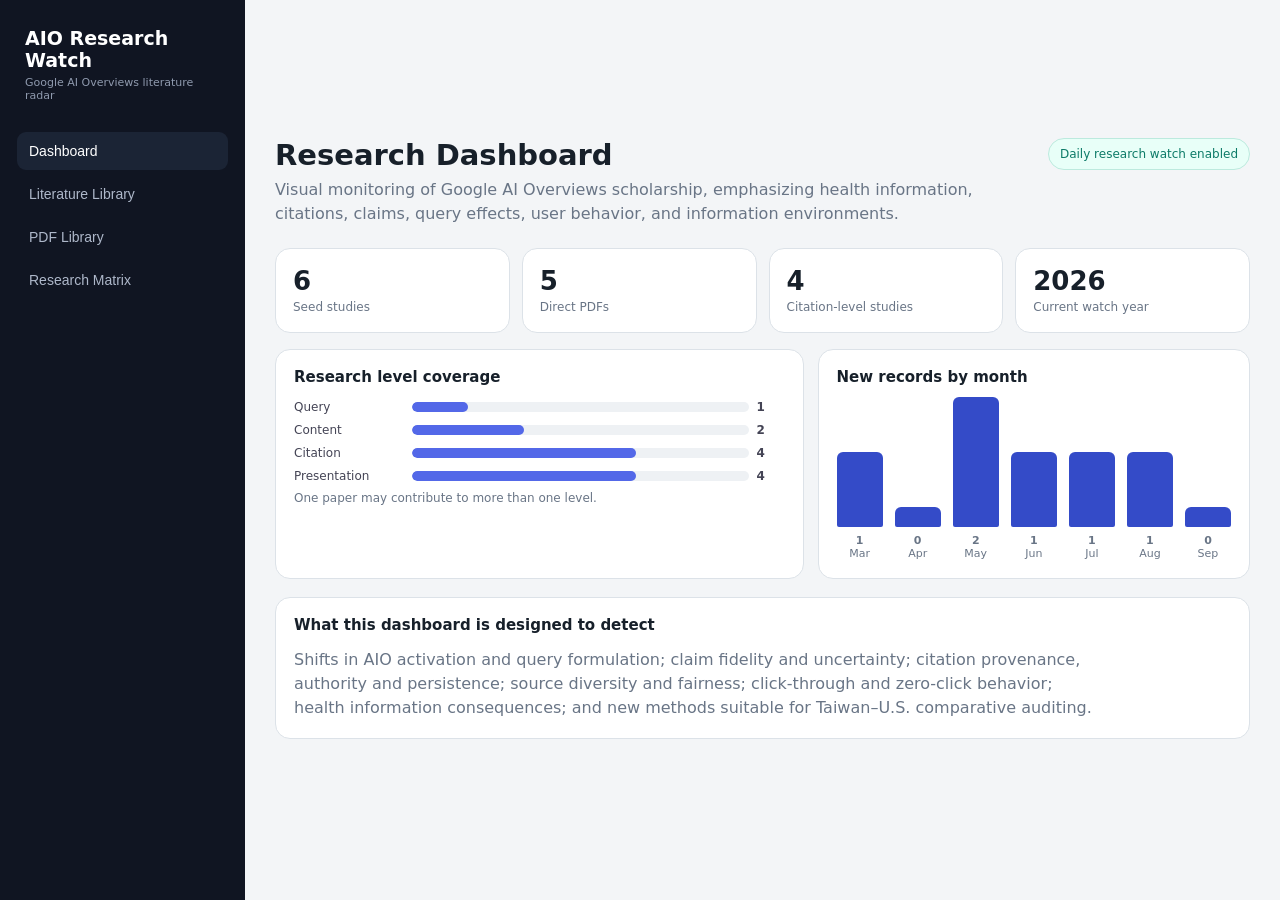
==== index.html @ e7d20d6c "Deploy AIO Research Watch dashboard" ====
<!doctype html>
<html lang="en">
<head>
<meta charset="utf-8">
<meta name="viewport" content="width=device-width,initial-scale=1">
<title>AIO Research Watch</title>
<style>
:root{--bg:#f3f5f7;--panel:#fff;--ink:#17202a;--muted:#697586;--line:#dce2e8;--accent:#3047d6;--soft:#eef1ff;--good:#0d7b68}
*{box-sizing:border-box} body{margin:0;background:var(--bg);font-family:Inter,ui-sans-serif,system-ui,-apple-system,BlinkMacSystemFont,"Segoe UI",sans-serif;color:var(--ink)}
.app{display:grid;grid-template-columns:245px 1fr;min-height:100vh}
.sidebar{background:#101522;color:#d9deea;padding:24px 17px;position:sticky;top:0;height:100vh}
.brand{font-weight:800;font-size:19px;color:white;margin:3px 8px 30px}.brand small{display:block;font-size:11px;color:#8f9aae;font-weight:500;margin-top:5px}
.nav button{display:block;width:100%;text-align:left;border:0;background:transparent;color:#aeb8ca;padding:11px 12px;border-radius:9px;font-size:14px;cursor:pointer;margin-bottom:5px}.nav button.active,.nav button:hover{background:#1b2435;color:white}
.main{padding:26px 30px 50px;max-width:1450px;width:100%;margin:auto}.topline{display:flex;justify-content:space-between;gap:18px;align-items:flex-start;margin-bottom:22px}h1{margin:0;font-size:29px}.sub{color:var(--muted);margin-top:6px;line-height:1.5;max-width:800px}.badge{background:#e8fff8;color:var(--good);border:1px solid #bceade;padding:8px 11px;border-radius:999px;font-size:12px;white-space:nowrap}
.stats{display:grid;grid-template-columns:repeat(4,1fr);gap:12px;margin-bottom:16px}.stat,.panel,.paper{background:var(--panel);border:1px solid var(--line);border-radius:15px}.stat{padding:17px}.stat b{font-size:26px;display:block}.stat span{font-size:12px;color:var(--muted)}
.charts{display:grid;grid-template-columns:1.1fr .9fr;gap:14px;margin-bottom:18px}.panel{padding:18px}.panel h3{margin:0 0 14px;font-size:15px}.bars{display:flex;flex-direction:column;gap:9px}.barrow{display:grid;grid-template-columns:110px 1fr 28px;align-items:center;gap:8px;font-size:12px;color:#445}.track{height:10px;background:#eef1f4;border-radius:99px;overflow:hidden}.fill{height:100%;background:#5368e8;border-radius:99px}.timeline{display:flex;align-items:flex-end;gap:12px;height:160px;padding-top:8px}.month{flex:1;text-align:center;font-size:11px;color:var(--muted)}.col{width:100%;background:#344bc8;border-radius:6px 6px 2px 2px;min-height:5px;margin-bottom:7px}.toolbar{display:flex;gap:10px;flex-wrap:wrap;margin:15px 0}input,select{border:1px solid var(--line);background:#fff;border-radius:10px;padding:10px 11px;font-size:13px}input{min-width:300px;flex:1}.library{display:grid;grid-template-columns:repeat(2,1fr);gap:14px}.paper{padding:18px;display:flex;flex-direction:column;gap:10px}.paper h2{font-size:17px;line-height:1.35;margin:0}.meta{font-size:12px;color:var(--muted);line-height:1.45}.tags{display:flex;flex-wrap:wrap;gap:6px}.tag{font-size:11px;background:var(--soft);color:#3d4fbb;padding:5px 8px;border-radius:99px}.level{background:#f2f5f7;color:#475569}.section strong{display:block;font-size:11px;text-transform:uppercase;letter-spacing:.04em;color:#647081;margin-bottom:3px}.section p{margin:0;font-size:13px;line-height:1.5;color:#323b48}.actions{display:flex;gap:7px;margin-top:auto;padding-top:4px}.btn{border:1px solid var(--line);background:white;padding:8px 10px;border-radius:8px;font-size:12px;color:#263244;text-decoration:none;cursor:pointer}.btn.primary{background:#2538b8;color:white;border-color:#2538b8}.view{display:none}.view.active{display:block}.pdfgrid{display:grid;grid-template-columns:330px 1fr;gap:14px;min-height:650px}.pdflist{background:white;border:1px solid var(--line);border-radius:15px;padding:11px;height:720px;overflow:auto}.pdfitem{padding:11px;border-radius:10px;cursor:pointer;border:1px solid transparent;margin-bottom:5px}.pdfitem:hover,.pdfitem.active{background:#f1f4ff;border-color:#d8defe}.pdfitem b{display:block;font-size:12px;line-height:1.35}.pdfitem span{font-size:11px;color:var(--muted)}.viewer{background:white;border:1px solid var(--line);border-radius:15px;overflow:hidden;height:720px;position:relative}iframe{width:100%;height:100%;border:0}.no-pdf{display:flex;align-items:center;justify-content:center;height:100%;padding:40px;text-align:center;color:var(--muted);line-height:1.5}.legend{font-size:12px;color:var(--muted);margin-top:8px}@media(max-width:950px){.app{grid-template-columns:1fr}.sidebar{height:auto;position:relative}.stats,.charts,.library,.pdfgrid{grid-template-columns:1fr}.pdflist{height:auto}.viewer{height:600px}}
</style>
</head>
<body>
<div class="app"><aside class="sidebar"><div class="brand">AIO Research Watch<small>Google AI Overviews literature radar</small></div><div class="nav"><button class="active" data-view="dashboard">Dashboard</button><button data-view="library">Literature Library</button><button data-view="pdfs">PDF Library</button><button data-view="matrix">Research Matrix</button></div></aside><main class="main">
<section id="dashboard" class="view active"><div class="topline"><div><h1>Research Dashboard</h1><div class="sub">Visual monitoring of Google AI Overviews scholarship, emphasizing health information, citations, claims, query effects, user behavior, and information environments.</div></div><div class="badge">Daily research watch enabled</div></div><div class="stats"><div class="stat"><b>6</b><span>Seed studies</span></div><div class="stat"><b>5</b><span>Direct PDFs</span></div><div class="stat"><b>4</b><span>Citation-level studies</span></div><div class="stat"><b>2026</b><span>Current watch year</span></div></div><div class="charts"><div class="panel"><h3>Research level coverage</h3><div id="levelBars" class="bars"></div><div class="legend">One paper may contribute to more than one level.</div></div><div class="panel"><h3>New records by month</h3><div id="timeline" class="timeline"></div></div></div><div class="panel"><h3>What this dashboard is designed to detect</h3><div class="sub">Shifts in AIO activation and query formulation; claim fidelity and uncertainty; citation provenance, authority and persistence; source diversity and fairness; click-through and zero-click behavior; health information consequences; and new methods suitable for Taiwan–U.S. comparative auditing.</div></div></section>
<section id="library" class="view"><div class="topline"><div><h1>Literature Library</h1><div class="sub">Searchable research cards with methods, findings, relevance notes, and full-text access when legally available.</div></div></div><div class="toolbar"><input id="search" placeholder="Search title, author, topic, method…"><select id="levelFilter"><option value="">All levels</option><option>Query</option><option>Content</option><option>Citation</option><option>Presentation</option></select><select id="typeFilter"><option value="">All types</option></select></div><div id="papers" class="library"></div></section>
<section id="pdfs" class="view"><div class="topline"><div><h1>PDF Library</h1><div class="sub">Open-access PDFs can be viewed inside the dashboard. Records without an open PDF link retain the publisher/preprint landing page only.</div></div></div><div class="pdfgrid"><div id="pdflist" class="pdflist"></div><div id="viewer" class="viewer"><div class="no-pdf">Select a paper with an available PDF.</div></div></div></section>
<section id="matrix" class="view"><div class="topline"><div><h1>Research Matrix</h1><div class="sub">A compact view of how current work maps onto the four-level framework.</div></div></div><div class="panel" style="overflow:auto"><table id="matrixTable" style="width:100%;border-collapse:collapse;font-size:13px"></table></div></section>
</main></div>
<script>
const P=[{"id":"xu2026","title":"Measuring Google AI Overviews: Activation, Source Quality, Claim Fidelity, and Publisher Impact","authors":"Haofei Xu; Umar Iqbal; Jacob M. Montgomery","date":"2026-05-13","venue":"arXiv","type":"Preprint","level":["Query","Content","Citation"],"topics":["Activation","Source quality","Claim fidelity","Publisher impact"],"method":"Longitudinal measurement","sample":"55,393 trending queries · 19 categories · 40 days","abstract":"Large-scale longitudinal measurement of when Google AI Overviews appear, what sources they cite, whether cited pages support atomic claims, and how the system affects the publisher ecosystem.","findings":"AIO activation varies strongly by query form. Cited domains are generally more credible than co-displayed results, but source selection differs from ordinary ranking. The study also identifies unsupported claims and documents implications for upstream publishers.","why":"Core benchmark for a four-level AIO audit, especially activation, citation selection, claim support, and ecosystem effects.","record":"https://arxiv.org/abs/2605.14021","pdf":"https://arxiv.org/pdf/2605.14021"},{"id":"huang2026","title":"Answer Bubbles: Information Exposure in AI-Mediated Search","authors":"Michelle Huang; Agam Goyal; Koustuv Saha; Eshwar Chandrasekharan","date":"2026-03-17","venue":"arXiv","type":"Preprint","level":["Content","Citation","Presentation"],"topics":["Source selection","Information exposure","Epistemic markers","Fidelity"],"method":"Cross-system audit","sample":"11,000 real search queries · 4 search/generative systems","abstract":"Compares Google AI Overviews, traditional Google Search, Search GPT, and vanilla GPT at the levels of source diversity, summary language, and source-summary fidelity.","findings":"Generative search systems exhibit source-selection biases and can alter epistemic cues such as hedging. The paper frames these effects as answer bubbles that produce structurally different information environments.","why":"Highly relevant to health information environments, uncertainty communication, source diversity, and cross-system fairness.","record":"https://arxiv.org/abs/2603.16138","pdf":"https://arxiv.org/pdf/2603.16138"},{"id":"kakimov2026","title":"Auditing Citation Behavior in AI-Generated Search Summaries: A Framework and a Case Study of Google AI Overviews","authors":"Rustem Kakimov; Xing Tan; Jonathan Gillham; Narcis Bejtic","date":"2026-05-25","venue":"PMLR 318 · Canadian AI 2026","type":"Conference","level":["Citation"],"topics":["Citation behavior","Provenance","YMYL","Audit framework"],"method":"Observational citation audit","sample":"YMYL queries from MS MARCO Web Search","abstract":"Proposes a system-agnostic framework for auditing retrieval and citation as observable processes over query-document pairs, with rank- and provenance-conditioned measures.","findings":"The case study shows systematic differences in citation behavior by document provenance even after accounting for retrieval rank.","why":"Directly adaptable to health citation authority, locality, institutional/commercial status, and citation persistence.","record":"https://proceedings.mlr.press/v318/kakimov26a.html","pdf":"https://raw.githubusercontent.com/mlresearch/v318/main/assets/kakimov26a/kakimov26a.pdf"},{"id":"khosravi2026","title":"Impact of AI Search Summaries on Website Traffic: Evidence from Google AI Overviews and Wikipedia","authors":"Mehrzad Khosravi; Hema Yoganarasimhan","date":"2026-08-26","venue":"arXiv / SSRN","type":"Working paper","level":["Presentation"],"topics":["Traffic","Publisher impact","Causal inference"],"method":"Difference-in-differences","sample":"Matched multilingual Wikipedia article traffic","abstract":"Uses staggered geographic rollout and multilingual Wikipedia structure to estimate the causal effect of AIO availability on upstream publisher traffic.","findings":"Reports reduced external search referrals after default AIO exposure, with heterogeneous effects across content types.","why":"Provides a causal design template for studying whether health AIOs reduce visits to upstream health-information sources.","record":"https://arxiv.org/abs/2602.18455","pdf":"https://arxiv.org/pdf/2602.18455"},{"id":"agarwal2026","title":"The Impact of Google AI Overviews on Publisher Traffic and User Experience: Evidence from a Field Experiment","authors":"Saharsh Agarwal; Ananya Sen","date":"2026-07-08","venue":"SSRN","type":"Working paper","level":["Presentation"],"topics":["Field experiment","Clicks","Zero-click","User behavior"],"method":"Randomized field experiment","sample":"Google Search users assigned to AIO vs. no-AIO experiences","abstract":"A field experiment implemented through a custom Chrome extension tests how AIO exposure changes outbound clicking and zero-click search behavior.","findings":"Conditional on AIO appearance, the paper reports fewer outbound organic clicks and more zero-click searches.","why":"Useful for health-specific experiments on source verification, user trust, and follow-up information seeking.","record":"https://papers.ssrn.com/sol3/papers.cfm?abstract_id=6513059","pdf":""},{"id":"zhang2026","title":"The Impact of AI Search on the Online Content Ecosystem: Evidence from Google and Reddit","authors":"Peibo Zhang; Ruomeng Cui; Dennis Zhang","date":"2026-06-20","venue":"SSRN","type":"Working paper","level":["Presentation","Citation"],"topics":["Reddit","Content ecosystem","Experience-based information","AI Mode"],"method":"Difference-in-differences","sample":"SFW vs. NSFW Reddit communities","abstract":"Studies how AI search changes engagement in online content communities, exploiting differential eligibility for Google AI Overview citation.","findings":"Effects differ by content type and interface, suggesting that generative search can reshape both downstream traffic and upstream content production.","why":"Important for patient-experience and UGC research because experience-based health information may respond differently from factual content.","record":"https://papers.ssrn.com/sol3/papers.cfm?abstract_id=6762279","pdf":"https://papers.ssrn.com/sol3/Delivery.cfm/6762279.pdf?abstractid=6762279&mirid=1"}];
const nav=[...document.querySelectorAll('.nav button')],views=[...document.querySelectorAll('.view')];nav.forEach(b=>b.onclick=()=>{nav.forEach(x=>x.classList.remove('active'));b.classList.add('active');views.forEach(v=>v.classList.remove('active'));document.getElementById(b.dataset.view).classList.add('active')});const esc=s=>String(s).replace(/[&<>"']/g,m=>({'&':'&amp;','<':'&lt;','>':'&gt;','"':'&quot;',"'":'&#039;'}[m]));const levels=['Query','Content','Citation','Presentation'];const counts=Object.fromEntries(levels.map(l=>[l,P.filter(p=>p.level.includes(l)).length]));document.getElementById('levelBars').innerHTML=levels.map(l=>`<div class="barrow"><span>${l}</span><div class="track"><div class="fill" style="width:${counts[l]/P.length*100}%"></div></div><b>${counts[l]}</b></div>`).join('');const months=['Mar','Apr','May','Jun','Jul','Aug','Sep'];const mc={};P.forEach(p=>{const m=Number(p.date.slice(5,7));mc[m]=(mc[m]||0)+1});const max=Math.max(...Object.values(mc),1);document.getElementById('timeline').innerHTML=months.map((name,i)=>{const n=mc[i+3]||0;return `<div class="month"><div class="col" style="height:${20+110*n/max}px"></div><b>${n}</b><br>${name}</div>`}).join('');const typeSel=document.getElementById('typeFilter');[...new Set(P.map(p=>p.type))].sort().forEach(t=>typeSel.insertAdjacentHTML('beforeend',`<option>${t}</option>`));function renderPapers(){const q=document.getElementById('search').value.toLowerCase().trim(),lf=document.getElementById('levelFilter').value,tf=typeSel.value;const a=P.filter(p=>(!q||JSON.stringify(p).toLowerCase().includes(q))&&(!lf||p.level.includes(lf))&&(!tf||p.type===tf));document.getElementById('papers').innerHTML=a.map(p=>`<article class="paper"><h2>${esc(p.title)}</h2><div class="meta">${esc(p.authors)}<br>${esc(p.venue)} · ${esc(p.date)} · ${esc(p.type)}</div><div class="tags">${p.level.map(x=>`<span class="tag level">${x} level</span>`).join('')}${p.topics.map(x=>`<span class="tag">${esc(x)}</span>`).join('')}</div><div class="section"><strong>Abstract / scope</strong><p>${esc(p.abstract)}</p></div><div class="section"><strong>Methods & data</strong><p>${esc(p.method)} · ${esc(p.sample)}</p></div><div class="section"><strong>Main findings</strong><p>${esc(p.findings)}</p></div><div class="section"><strong>Why it matters for health AIO research</strong><p>${esc(p.why)}</p></div><div class="actions">${p.pdf?`<button class="btn primary" onclick="openPdf('${p.id}')">View PDF</button>`:''}<a class="btn" target="_blank" href="${p.record}">Full record</a><a class="btn" target="_blank" href="https://scholar.google.com/scholar?q=${encodeURIComponent(p.title)}">Scholar search</a></div></article>`).join('')}['search','levelFilter','typeFilter'].forEach(id=>document.getElementById(id).addEventListener(id==='search'?'input':'change',renderPapers));renderPapers();function renderPdfList(){document.getElementById('pdflist').innerHTML=P.map(p=>`<div class="pdfitem" data-id="${p.id}" onclick="openPdf('${p.id}')"><b>${esc(p.title)}</b><span>${p.pdf?'PDF available':'Landing page only'} · ${esc(p.venue)}</span></div>`).join('')}window.openPdf=(id)=>{const p=P.find(x=>x.id===id);nav.forEach(x=>x.classList.remove('active'));document.querySelector('[data-view="pdfs"]').classList.add('active');views.forEach(v=>v.classList.remove('active'));document.getElementById('pdfs').classList.add('active');document.querySelectorAll('.pdfitem').forEach(x=>x.classList.toggle('active',x.dataset.id===id));document.getElementById('viewer').innerHTML=p.pdf?`<iframe src="${p.pdf}"></iframe>`:`<div class="no-pdf"><div><b>No direct open-access PDF stored for this record.</b><br><br><a class="btn" target="_blank" href="${p.record}">Open publisher / preprint page</a></div></div>`};renderPdfList();const rows=P.map(p=>`<tr>${[p.title,...levels.map(l=>p.level.includes(l)?'●':'')].map((x,i)=>`<td style="border-bottom:1px solid #e5e9ee;padding:11px;${i?'text-align:center':''}">${esc(x)}</td>`).join('')}</tr>`).join('');document.getElementById('matrixTable').innerHTML=`<thead><tr>${['Study',...levels].map(x=>`<th style="text-align:${x==='Study'?'left':'center'};padding:10px;border-bottom:2px solid #d9dee5">${x}</th>`).join('')}</tr></thead><tbody>${rows}</tbody>`;
</script>
</body></html>
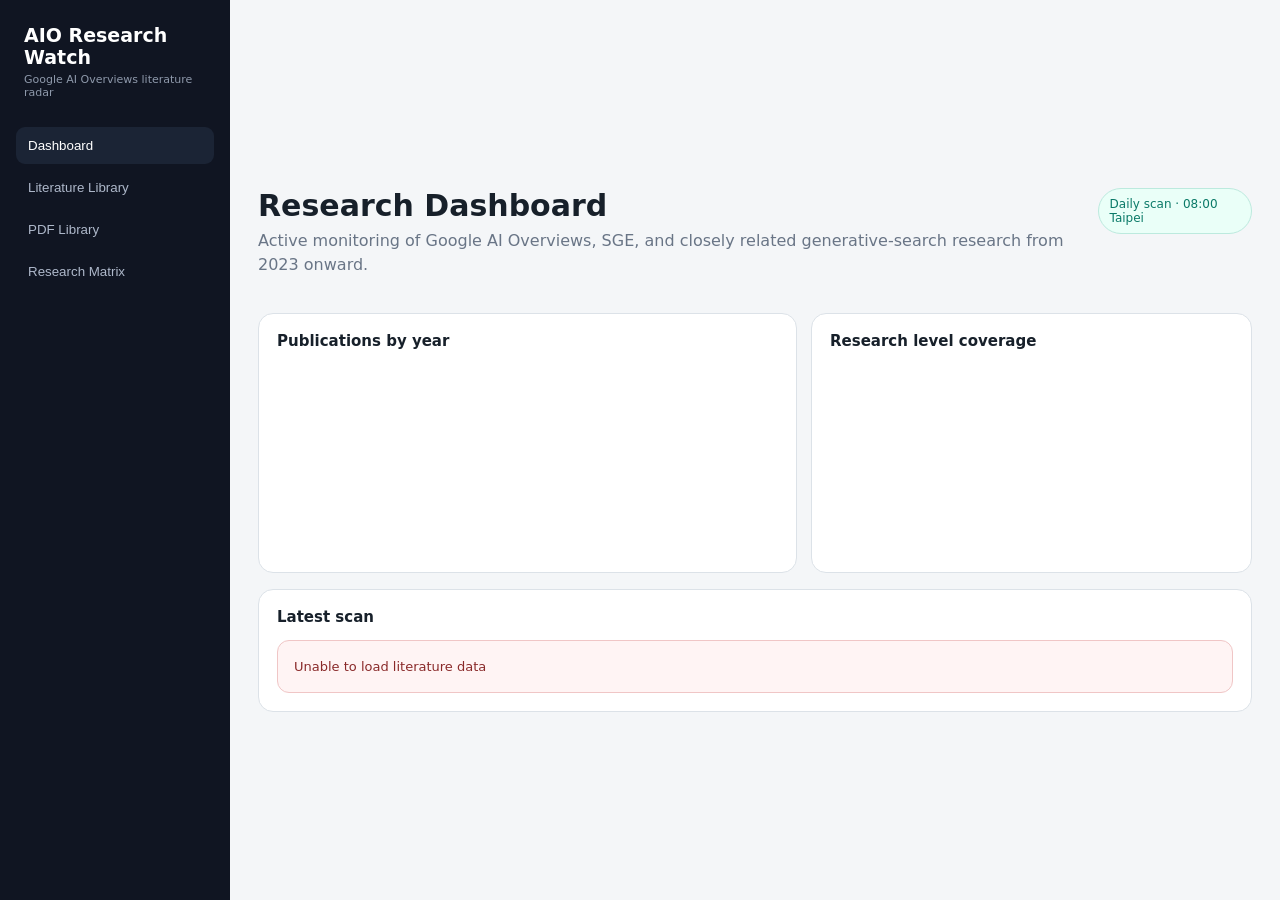
==== commit d4f61a4d: "Make dashboard data-driven with 2023-present timeline" ====
--- a/index.html
+++ b/index.html
@@ -1,30 +1,25 @@
 <!doctype html>
 <html lang="en">
 <head>
-<meta charset="utf-8">
-<meta name="viewport" content="width=device-width,initial-scale=1">
+<meta charset="utf-8"><meta name="viewport" content="width=device-width,initial-scale=1">
 <title>AIO Research Watch</title>
 <style>
-:root{--bg:#f3f5f7;--panel:#fff;--ink:#17202a;--muted:#697586;--line:#dce2e8;--accent:#3047d6;--soft:#eef1ff;--good:#0d7b68}
-*{box-sizing:border-box} body{margin:0;background:var(--bg);font-family:Inter,ui-sans-serif,system-ui,-apple-system,BlinkMacSystemFont,"Segoe UI",sans-serif;color:var(--ink)}
-.app{display:grid;grid-template-columns:245px 1fr;min-height:100vh}
-.sidebar{background:#101522;color:#d9deea;padding:24px 17px;position:sticky;top:0;height:100vh}
-.brand{font-weight:800;font-size:19px;color:white;margin:3px 8px 30px}.brand small{display:block;font-size:11px;color:#8f9aae;font-weight:500;margin-top:5px}
-.nav button{display:block;width:100%;text-align:left;border:0;background:transparent;color:#aeb8ca;padding:11px 12px;border-radius:9px;font-size:14px;cursor:pointer;margin-bottom:5px}.nav button.active,.nav button:hover{background:#1b2435;color:white}
-.main{padding:26px 30px 50px;max-width:1450px;width:100%;margin:auto}.topline{display:flex;justify-content:space-between;gap:18px;align-items:flex-start;margin-bottom:22px}h1{margin:0;font-size:29px}.sub{color:var(--muted);margin-top:6px;line-height:1.5;max-width:800px}.badge{background:#e8fff8;color:var(--good);border:1px solid #bceade;padding:8px 11px;border-radius:999px;font-size:12px;white-space:nowrap}
-.stats{display:grid;grid-template-columns:repeat(4,1fr);gap:12px;margin-bottom:16px}.stat,.panel,.paper{background:var(--panel);border:1px solid var(--line);border-radius:15px}.stat{padding:17px}.stat b{font-size:26px;display:block}.stat span{font-size:12px;color:var(--muted)}
-.charts{display:grid;grid-template-columns:1.1fr .9fr;gap:14px;margin-bottom:18px}.panel{padding:18px}.panel h3{margin:0 0 14px;font-size:15px}.bars{display:flex;flex-direction:column;gap:9px}.barrow{display:grid;grid-template-columns:110px 1fr 28px;align-items:center;gap:8px;font-size:12px;color:#445}.track{height:10px;background:#eef1f4;border-radius:99px;overflow:hidden}.fill{height:100%;background:#5368e8;border-radius:99px}.timeline{display:flex;align-items:flex-end;gap:12px;height:160px;padding-top:8px}.month{flex:1;text-align:center;font-size:11px;color:var(--muted)}.col{width:100%;background:#344bc8;border-radius:6px 6px 2px 2px;min-height:5px;margin-bottom:7px}.toolbar{display:flex;gap:10px;flex-wrap:wrap;margin:15px 0}input,select{border:1px solid var(--line);background:#fff;border-radius:10px;padding:10px 11px;font-size:13px}input{min-width:300px;flex:1}.library{display:grid;grid-template-columns:repeat(2,1fr);gap:14px}.paper{padding:18px;display:flex;flex-direction:column;gap:10px}.paper h2{font-size:17px;line-height:1.35;margin:0}.meta{font-size:12px;color:var(--muted);line-height:1.45}.tags{display:flex;flex-wrap:wrap;gap:6px}.tag{font-size:11px;background:var(--soft);color:#3d4fbb;padding:5px 8px;border-radius:99px}.level{background:#f2f5f7;color:#475569}.section strong{display:block;font-size:11px;text-transform:uppercase;letter-spacing:.04em;color:#647081;margin-bottom:3px}.section p{margin:0;font-size:13px;line-height:1.5;color:#323b48}.actions{display:flex;gap:7px;margin-top:auto;padding-top:4px}.btn{border:1px solid var(--line);background:white;padding:8px 10px;border-radius:8px;font-size:12px;color:#263244;text-decoration:none;cursor:pointer}.btn.primary{background:#2538b8;color:white;border-color:#2538b8}.view{display:none}.view.active{display:block}.pdfgrid{display:grid;grid-template-columns:330px 1fr;gap:14px;min-height:650px}.pdflist{background:white;border:1px solid var(--line);border-radius:15px;padding:11px;height:720px;overflow:auto}.pdfitem{padding:11px;border-radius:10px;cursor:pointer;border:1px solid transparent;margin-bottom:5px}.pdfitem:hover,.pdfitem.active{background:#f1f4ff;border-color:#d8defe}.pdfitem b{display:block;font-size:12px;line-height:1.35}.pdfitem span{font-size:11px;color:var(--muted)}.viewer{background:white;border:1px solid var(--line);border-radius:15px;overflow:hidden;height:720px;position:relative}iframe{width:100%;height:100%;border:0}.no-pdf{display:flex;align-items:center;justify-content:center;height:100%;padding:40px;text-align:center;color:var(--muted);line-height:1.5}.legend{font-size:12px;color:var(--muted);margin-top:8px}@media(max-width:950px){.app{grid-template-columns:1fr}.sidebar{height:auto;position:relative}.stats,.charts,.library,.pdfgrid{grid-template-columns:1fr}.pdflist{height:auto}.viewer{height:600px}}
+:root{--bg:#f4f6f8;--card:#fff;--ink:#17202a;--muted:#697586;--line:#dce2e8;--accent:#344bc8;--soft:#eef1ff;--good:#0b7a68}*{box-sizing:border-box}body{margin:0;background:var(--bg);color:var(--ink);font-family:Inter,system-ui,-apple-system,BlinkMacSystemFont,"Segoe UI",sans-serif}.app{display:grid;grid-template-columns:230px 1fr;min-height:100vh}.side{background:#101522;color:#cbd3df;padding:24px 16px;position:sticky;top:0;height:100vh}.brand{color:#fff;font-weight:800;font-size:19px;margin:0 8px 28px}.brand small{display:block;color:#8e99ab;font-size:11px;margin-top:5px;font-weight:500}.nav button{width:100%;text-align:left;border:0;background:transparent;color:#aeb8ca;padding:11px 12px;border-radius:9px;cursor:pointer;margin-bottom:5px}.nav button.active,.nav button:hover{background:#1b2435;color:#fff}.main{padding:28px;max-width:1450px;width:100%;margin:auto}.top{display:flex;justify-content:space-between;gap:18px;align-items:flex-start;margin-bottom:20px}h1{margin:0;font-size:30px}.sub{color:var(--muted);margin-top:6px;line-height:1.5}.status{font-size:12px;border:1px solid #bceade;background:#eafff8;color:var(--good);padding:8px 11px;border-radius:999px}.stats{display:grid;grid-template-columns:repeat(4,1fr);gap:12px;margin-bottom:16px}.card,.panel,.paper{background:var(--card);border:1px solid var(--line);border-radius:15px}.card{padding:17px}.card b{display:block;font-size:26px}.card span{font-size:12px;color:var(--muted)}.grid2{display:grid;grid-template-columns:1.1fr .9fr;gap:14px;margin-bottom:16px}.panel{padding:18px}.panel h3{margin:0 0 14px;font-size:15px}.years{display:flex;align-items:flex-end;gap:16px;height:190px;padding:10px 4px 0}.year{flex:1;text-align:center;color:var(--muted);font-size:12px}.col{width:100%;background:var(--accent);border-radius:7px 7px 2px 2px;min-height:4px;margin-bottom:8px}.bars{display:flex;flex-direction:column;gap:11px}.barrow{display:grid;grid-template-columns:100px 1fr 28px;gap:8px;align-items:center;font-size:12px}.track{height:10px;background:#eef1f4;border-radius:99px;overflow:hidden}.fill{height:100%;background:#596ee7}.view{display:none}.view.active{display:block}.toolbar{display:flex;gap:10px;flex-wrap:wrap;margin-bottom:14px}input,select{border:1px solid var(--line);background:#fff;border-radius:10px;padding:10px 11px;font-size:13px}input{flex:1;min-width:260px}.library{display:grid;grid-template-columns:repeat(2,1fr);gap:14px}.paper{padding:18px;display:flex;flex-direction:column;gap:10px}.paper h2{font-size:17px;line-height:1.35;margin:0}.meta{font-size:12px;color:var(--muted);line-height:1.5}.tags{display:flex;gap:6px;flex-wrap:wrap}.tag{font-size:11px;background:var(--soft);color:#3f4fae;padding:5px 8px;border-radius:999px}.paper p{font-size:13px;line-height:1.5;margin:0;color:#303946}.actions{display:flex;gap:7px;flex-wrap:wrap;margin-top:auto}.btn{font-size:12px;padding:8px 10px;border:1px solid var(--line);border-radius:8px;text-decoration:none;color:#263244;background:#fff}.btn.primary{background:#2538b8;color:#fff;border-color:#2538b8}.pdf-list{display:grid;grid-template-columns:repeat(2,1fr);gap:12px}.pdf-item{background:#fff;border:1px solid var(--line);border-radius:12px;padding:15px}.pdf-item b{display:block;font-size:13px;margin-bottom:6px}.matrix{width:100%;border-collapse:collapse;font-size:13px}.matrix th,.matrix td{padding:10px;border-bottom:1px solid var(--line)}.matrix th{text-align:center}.matrix th:first-child,.matrix td:first-child{text-align:left}.notice{font-size:13px;color:var(--muted);line-height:1.5}.new{color:#0b7a68;font-weight:700}.error{padding:16px;border:1px solid #f0c6c6;background:#fff4f4;border-radius:12px;color:#8a2a2a}@media(max-width:900px){.app{grid-template-columns:1fr}.side{height:auto;position:relative}.stats,.grid2,.library,.pdf-list{grid-template-columns:1fr}}
 </style>
 </head>
-<body>
-<div class="app"><aside class="sidebar"><div class="brand">AIO Research Watch<small>Google AI Overviews literature radar</small></div><div class="nav"><button class="active" data-view="dashboard">Dashboard</button><button data-view="library">Literature Library</button><button data-view="pdfs">PDF Library</button><button data-view="matrix">Research Matrix</button></div></aside><main class="main">
-<section id="dashboard" class="view active"><div class="topline"><div><h1>Research Dashboard</h1><div class="sub">Visual monitoring of Google AI Overviews scholarship, emphasizing health information, citations, claims, query effects, user behavior, and information environments.</div></div><div class="badge">Daily research watch enabled</div></div><div class="stats"><div class="stat"><b>6</b><span>Seed studies</span></div><div class="stat"><b>5</b><span>Direct PDFs</span></div><div class="stat"><b>4</b><span>Citation-level studies</span></div><div class="stat"><b>2026</b><span>Current watch year</span></div></div><div class="charts"><div class="panel"><h3>Research level coverage</h3><div id="levelBars" class="bars"></div><div class="legend">One paper may contribute to more than one level.</div></div><div class="panel"><h3>New records by month</h3><div id="timeline" class="timeline"></div></div></div><div class="panel"><h3>What this dashboard is designed to detect</h3><div class="sub">Shifts in AIO activation and query formulation; claim fidelity and uncertainty; citation provenance, authority and persistence; source diversity and fairness; click-through and zero-click behavior; health information consequences; and new methods suitable for Taiwan–U.S. comparative auditing.</div></div></section>
-<section id="library" class="view"><div class="topline"><div><h1>Literature Library</h1><div class="sub">Searchable research cards with methods, findings, relevance notes, and full-text access when legally available.</div></div></div><div class="toolbar"><input id="search" placeholder="Search title, author, topic, method…"><select id="levelFilter"><option value="">All levels</option><option>Query</option><option>Content</option><option>Citation</option><option>Presentation</option></select><select id="typeFilter"><option value="">All types</option></select></div><div id="papers" class="library"></div></section>
-<section id="pdfs" class="view"><div class="topline"><div><h1>PDF Library</h1><div class="sub">Open-access PDFs can be viewed inside the dashboard. Records without an open PDF link retain the publisher/preprint landing page only.</div></div></div><div class="pdfgrid"><div id="pdflist" class="pdflist"></div><div id="viewer" class="viewer"><div class="no-pdf">Select a paper with an available PDF.</div></div></div></section>
-<section id="matrix" class="view"><div class="topline"><div><h1>Research Matrix</h1><div class="sub">A compact view of how current work maps onto the four-level framework.</div></div></div><div class="panel" style="overflow:auto"><table id="matrixTable" style="width:100%;border-collapse:collapse;font-size:13px"></table></div></section>
+<body><div class="app"><aside class="side"><div class="brand">AIO Research Watch<small>Google AI Overviews literature radar</small></div><div class="nav"><button class="active" data-view="dashboard">Dashboard</button><button data-view="library">Literature Library</button><button data-view="pdfs">PDF Library</button><button data-view="matrix">Research Matrix</button></div></aside><main class="main">
+<section id="dashboard" class="view active"><div class="top"><div><h1>Research Dashboard</h1><div class="sub">Active monitoring of Google AI Overviews, SGE, and closely related generative-search research from 2023 onward.</div></div><div class="status">Daily scan · 08:00 Taipei</div></div><div id="stats" class="stats"></div><div class="grid2"><div class="panel"><h3>Publications by year</h3><div id="years" class="years"></div></div><div class="panel"><h3>Research level coverage</h3><div id="levels" class="bars"></div></div></div><div class="panel"><h3>Latest scan</h3><div id="latest" class="notice">Loading…</div></div></section>
+<section id="library" class="view"><div class="top"><div><h1>Literature Library</h1><div class="sub">Search by title, author, method, topic, year, or source.</div></div></div><div class="toolbar"><input id="q" placeholder="Search title, author, topic…"><select id="yearFilter"><option value="">All years</option></select><select id="levelFilter"><option value="">All levels</option><option>Query</option><option>Content</option><option>Citation</option><option>Presentation</option></select></div><div id="papers" class="library"></div></section>
+<section id="pdfs" class="view"><div class="top"><div><h1>PDF Library</h1><div class="sub">Open-access PDFs are linked directly. Publisher landing pages remain available when no OA PDF is identified.</div></div></div><div id="pdfList" class="pdf-list"></div></section>
+<section id="matrix" class="view"><div class="top"><div><h1>Research Matrix</h1><div class="sub">Mapping the literature to Query, Content, Citation, and Presentation levels.</div></div></div><div class="panel" style="overflow:auto"><table class="matrix"><thead><tr><th>Study</th><th>Year</th><th>Query</th><th>Content</th><th>Citation</th><th>Presentation</th></tr></thead><tbody id="matrixBody"></tbody></table></div></section>
 </main></div>
 <script>
-const P=[{"id":"xu2026","title":"Measuring Google AI Overviews: Activation, Source Quality, Claim Fidelity, and Publisher Impact","authors":"Haofei Xu; Umar Iqbal; Jacob M. Montgomery","date":"2026-05-13","venue":"arXiv","type":"Preprint","level":["Query","Content","Citation"],"topics":["Activation","Source quality","Claim fidelity","Publisher impact"],"method":"Longitudinal measurement","sample":"55,393 trending queries · 19 categories · 40 days","abstract":"Large-scale longitudinal measurement of when Google AI Overviews appear, what sources they cite, whether cited pages support atomic claims, and how the system affects the publisher ecosystem.","findings":"AIO activation varies strongly by query form. Cited domains are generally more credible than co-displayed results, but source selection differs from ordinary ranking. The study also identifies unsupported claims and documents implications for upstream publishers.","why":"Core benchmark for a four-level AIO audit, especially activation, citation selection, claim support, and ecosystem effects.","record":"https://arxiv.org/abs/2605.14021","pdf":"https://arxiv.org/pdf/2605.14021"},{"id":"huang2026","title":"Answer Bubbles: Information Exposure in AI-Mediated Search","authors":"Michelle Huang; Agam Goyal; Koustuv Saha; Eshwar Chandrasekharan","date":"2026-03-17","venue":"arXiv","type":"Preprint","level":["Content","Citation","Presentation"],"topics":["Source selection","Information exposure","Epistemic markers","Fidelity"],"method":"Cross-system audit","sample":"11,000 real search queries · 4 search/generative systems","abstract":"Compares Google AI Overviews, traditional Google Search, Search GPT, and vanilla GPT at the levels of source diversity, summary language, and source-summary fidelity.","findings":"Generative search systems exhibit source-selection biases and can alter epistemic cues such as hedging. The paper frames these effects as answer bubbles that produce structurally different information environments.","why":"Highly relevant to health information environments, uncertainty communication, source diversity, and cross-system fairness.","record":"https://arxiv.org/abs/2603.16138","pdf":"https://arxiv.org/pdf/2603.16138"},{"id":"kakimov2026","title":"Auditing Citation Behavior in AI-Generated Search Summaries: A Framework and a Case Study of Google AI Overviews","authors":"Rustem Kakimov; Xing Tan; Jonathan Gillham; Narcis Bejtic","date":"2026-05-25","venue":"PMLR 318 · Canadian AI 2026","type":"Conference","level":["Citation"],"topics":["Citation behavior","Provenance","YMYL","Audit framework"],"method":"Observational citation audit","sample":"YMYL queries from MS MARCO Web Search","abstract":"Proposes a system-agnostic framework for auditing retrieval and citation as observable processes over query-document pairs, with rank- and provenance-conditioned measures.","findings":"The case study shows systematic differences in citation behavior by document provenance even after accounting for retrieval rank.","why":"Directly adaptable to health citation authority, locality, institutional/commercial status, and citation persistence.","record":"https://proceedings.mlr.press/v318/kakimov26a.html","pdf":"https://raw.githubusercontent.com/mlresearch/v318/main/assets/kakimov26a/kakimov26a.pdf"},{"id":"khosravi2026","title":"Impact of AI Search Summaries on Website Traffic: Evidence from Google AI Overviews and Wikipedia","authors":"Mehrzad Khosravi; Hema Yoganarasimhan","date":"2026-08-26","venue":"arXiv / SSRN","type":"Working paper","level":["Presentation"],"topics":["Traffic","Publisher impact","Causal inference"],"method":"Difference-in-differences","sample":"Matched multilingual Wikipedia article traffic","abstract":"Uses staggered geographic rollout and multilingual Wikipedia structure to estimate the causal effect of AIO availability on upstream publisher traffic.","findings":"Reports reduced external search referrals after default AIO exposure, with heterogeneous effects across content types.","why":"Provides a causal design template for studying whether health AIOs reduce visits to upstream health-information sources.","record":"https://arxiv.org/abs/2602.18455","pdf":"https://arxiv.org/pdf/2602.18455"},{"id":"agarwal2026","title":"The Impact of Google AI Overviews on Publisher Traffic and User Experience: Evidence from a Field Experiment","authors":"Saharsh Agarwal; Ananya Sen","date":"2026-07-08","venue":"SSRN","type":"Working paper","level":["Presentation"],"topics":["Field experiment","Clicks","Zero-click","User behavior"],"method":"Randomized field experiment","sample":"Google Search users assigned to AIO vs. no-AIO experiences","abstract":"A field experiment implemented through a custom Chrome extension tests how AIO exposure changes outbound clicking and zero-click search behavior.","findings":"Conditional on AIO appearance, the paper reports fewer outbound organic clicks and more zero-click searches.","why":"Useful for health-specific experiments on source verification, user trust, and follow-up information seeking.","record":"https://papers.ssrn.com/sol3/papers.cfm?abstract_id=6513059","pdf":""},{"id":"zhang2026","title":"The Impact of AI Search on the Online Content Ecosystem: Evidence from Google and Reddit","authors":"Peibo Zhang; Ruomeng Cui; Dennis Zhang","date":"2026-06-20","venue":"SSRN","type":"Working paper","level":["Presentation","Citation"],"topics":["Reddit","Content ecosystem","Experience-based information","AI Mode"],"method":"Difference-in-differences","sample":"SFW vs. NSFW Reddit communities","abstract":"Studies how AI search changes engagement in online content communities, exploiting differential eligibility for Google AI Overview citation.","findings":"Effects differ by content type and interface, suggesting that generative search can reshape both downstream traffic and upstream content production.","why":"Important for patient-experience and UGC research because experience-based health information may respond differently from factual content.","record":"https://papers.ssrn.com/sol3/papers.cfm?abstract_id=6762279","pdf":"https://papers.ssrn.com/sol3/Delivery.cfm/6762279.pdf?abstractid=6762279&mirid=1"}];
-const nav=[...document.querySelectorAll('.nav button')],views=[...document.querySelectorAll('.view')];nav.forEach(b=>b.onclick=()=>{nav.forEach(x=>x.classList.remove('active'));b.classList.add('active');views.forEach(v=>v.classList.remove('active'));document.getElementById(b.dataset.view).classList.add('active')});const esc=s=>String(s).replace(/[&<>"']/g,m=>({'&':'&amp;','<':'&lt;','>':'&gt;','"':'&quot;',"'":'&#039;'}[m]));const levels=['Query','Content','Citation','Presentation'];const counts=Object.fromEntries(levels.map(l=>[l,P.filter(p=>p.level.includes(l)).length]));document.getElementById('levelBars').innerHTML=levels.map(l=>`<div class="barrow"><span>${l}</span><div class="track"><div class="fill" style="width:${counts[l]/P.length*100}%"></div></div><b>${counts[l]}</b></div>`).join('');const months=['Mar','Apr','May','Jun','Jul','Aug','Sep'];const mc={};P.forEach(p=>{const m=Number(p.date.slice(5,7));mc[m]=(mc[m]||0)+1});const max=Math.max(...Object.values(mc),1);document.getElementById('timeline').innerHTML=months.map((name,i)=>{const n=mc[i+3]||0;return `<div class="month"><div class="col" style="height:${20+110*n/max}px"></div><b>${n}</b><br>${name}</div>`}).join('');const typeSel=document.getElementById('typeFilter');[...new Set(P.map(p=>p.type))].sort().forEach(t=>typeSel.insertAdjacentHTML('beforeend',`<option>${t}</option>`));function renderPapers(){const q=document.getElementById('search').value.toLowerCase().trim(),lf=document.getElementById('levelFilter').value,tf=typeSel.value;const a=P.filter(p=>(!q||JSON.stringify(p).toLowerCase().includes(q))&&(!lf||p.level.includes(lf))&&(!tf||p.type===tf));document.getElementById('papers').innerHTML=a.map(p=>`<article class="paper"><h2>${esc(p.title)}</h2><div class="meta">${esc(p.authors)}<br>${esc(p.venue)} · ${esc(p.date)} · ${esc(p.type)}</div><div class="tags">${p.level.map(x=>`<span class="tag level">${x} level</span>`).join('')}${p.topics.map(x=>`<span class="tag">${esc(x)}</span>`).join('')}</div><div class="section"><strong>Abstract / scope</strong><p>${esc(p.abstract)}</p></div><div class="section"><strong>Methods & data</strong><p>${esc(p.method)} · ${esc(p.sample)}</p></div><div class="section"><strong>Main findings</strong><p>${esc(p.findings)}</p></div><div class="section"><strong>Why it matters for health AIO research</strong><p>${esc(p.why)}</p></div><div class="actions">${p.pdf?`<button class="btn primary" onclick="openPdf('${p.id}')">View PDF</button>`:''}<a class="btn" target="_blank" href="${p.record}">Full record</a><a class="btn" target="_blank" href="https://scholar.google.com/scholar?q=${encodeURIComponent(p.title)}">Scholar search</a></div></article>`).join('')}['search','levelFilter','typeFilter'].forEach(id=>document.getElementById(id).addEventListener(id==='search'?'input':'change',renderPapers));renderPapers();function renderPdfList(){document.getElementById('pdflist').innerHTML=P.map(p=>`<div class="pdfitem" data-id="${p.id}" onclick="openPdf('${p.id}')"><b>${esc(p.title)}</b><span>${p.pdf?'PDF available':'Landing page only'} · ${esc(p.venue)}</span></div>`).join('')}window.openPdf=(id)=>{const p=P.find(x=>x.id===id);nav.forEach(x=>x.classList.remove('active'));document.querySelector('[data-view="pdfs"]').classList.add('active');views.forEach(v=>v.classList.remove('active'));document.getElementById('pdfs').classList.add('active');document.querySelectorAll('.pdfitem').forEach(x=>x.classList.toggle('active',x.dataset.id===id));document.getElementById('viewer').innerHTML=p.pdf?`<iframe src="${p.pdf}"></iframe>`:`<div class="no-pdf"><div><b>No direct open-access PDF stored for this record.</b><br><br><a class="btn" target="_blank" href="${p.record}">Open publisher / preprint page</a></div></div>`};renderPdfList();const rows=P.map(p=>`<tr>${[p.title,...levels.map(l=>p.level.includes(l)?'●':'')].map((x,i)=>`<td style="border-bottom:1px solid #e5e9ee;padding:11px;${i?'text-align:center':''}">${esc(x)}</td>`).join('')}</tr>`).join('');document.getElementById('matrixTable').innerHTML=`<thead><tr>${['Study',...levels].map(x=>`<th style="text-align:${x==='Study'?'left':'center'};padding:10px;border-bottom:2px solid #d9dee5">${x}</th>`).join('')}</tr></thead><tbody>${rows}</tbody>`;
-</script>
-</body></html>+const views=[...document.querySelectorAll('.view')],nav=[...document.querySelectorAll('.nav button')];nav.forEach(b=>b.addEventListener('click',()=>{nav.forEach(x=>x.classList.remove('active'));b.classList.add('active');views.forEach(v=>v.classList.remove('active'));document.getElementById(b.dataset.view).classList.add('active')}));
+const esc=s=>String(s??'').replace(/[&<>"']/g,m=>({'&':'&amp;','<':'&lt;','>':'&gt;','"':'&quot;',"'":'&#039;'}[m]));
+let DATA={papers:[]};
+function yearOf(p){return Number((p.date||'').slice(0,4))||0}
+function render(){const P=DATA.papers||[];const nowYear=new Date().getFullYear();const years=[];for(let y=2023;y<=nowYear;y++)years.push(y);const yCounts=Object.fromEntries(years.map(y=>[y,P.filter(p=>yearOf(p)===y).length]));const max=Math.max(1,...Object.values(yCounts));document.getElementById('years').innerHTML=years.map(y=>`<div class="year"><div class="col" style="height:${20+130*yCounts[y]/max}px"></div><b>${yCounts[y]}</b><br>${y}</div>`).join('');const levels=['Query','Content','Citation','Presentation'];document.getElementById('levels').innerHTML=levels.map(l=>{const n=P.filter(p=>(p.levels||[]).includes(l)).length;return `<div class="barrow"><span>${l}</span><div class="track"><div class="fill" style="width:${P.length?100*n/P.length:0}%"></div></div><b>${n}</b></div>`}).join('');const pdfs=P.filter(p=>p.pdf).length;const latest=DATA.new_in_latest_scan||0;document.getElementById('stats').innerHTML=`<div class="card"><b>${P.length}</b><span>Tracked studies</span></div><div class="card"><b>${pdfs}</b><span>Open PDFs</span></div><div class="card"><b>${P.filter(p=>yearOf(p)>=2025).length}</b><span>2025–present</span></div><div class="card"><b class="new">+${latest}</b><span>New in latest scan</span></div>`;document.getElementById('latest').innerHTML=`Last updated: <b>${esc(DATA.last_updated||'Unknown')}</b> · New records in latest scan: <b>${latest}</b>. Historical coverage begins in <b>2023</b> to capture the SGE / generative-search precursor period before AI Overviews.`;const yf=document.getElementById('yearFilter');yf.innerHTML='<option value="">All years</option>'+years.map(y=>`<option>${y}</option>`).join('');renderLibrary();document.getElementById('pdfList').innerHTML=P.map(p=>`<div class="pdf-item"><b>${esc(p.title)}</b><div class="meta">${esc((p.authors||[]).join('; '))} · ${esc(p.venue)} · ${yearOf(p)||''}</div><div class="actions" style="margin-top:10px">${p.pdf?`<a class="btn primary" target="_blank" href="${esc(p.pdf)}">Open PDF</a>`:''}<a class="btn" target="_blank" href="${esc(p.record)}">Record</a><a class="btn" target="_blank" href="https://scholar.google.com/scholar?q=${encodeURIComponent(p.title)}">Scholar</a></div></div>`).join('');document.getElementById('matrixBody').innerHTML=P.map(p=>`<tr><td>${esc(p.title)}</td><td>${yearOf(p)||''}</td>${levels.map(l=>`<td style="text-align:center">${(p.levels||[]).includes(l)?'●':''}</td>`).join('')}</tr>`).join('')}
+function renderLibrary(){const P=DATA.papers||[],q=document.getElementById('q').value.toLowerCase().trim(),yf=document.getElementById('yearFilter').value,lf=document.getElementById('levelFilter').value;const a=P.filter(p=>(!q||JSON.stringify(p).toLowerCase().includes(q))&&(!yf||String(yearOf(p))===yf)&&(!lf||(p.levels||[]).includes(lf)));document.getElementById('papers').innerHTML=a.map(p=>`<article class="paper"><h2>${esc(p.title)}</h2><div class="meta">${esc((p.authors||[]).join('; '))}<br>${esc(p.venue)} · ${esc(p.date)} · ${esc(p.type)}</div><div class="tags">${(p.levels||[]).map(x=>`<span class="tag">${esc(x)}</span>`).join('')}${(p.topics||[]).map(x=>`<span class="tag">${esc(x)}</span>`).join('')}</div>${p.abstract?`<p>${esc(p.abstract)}</p>`:''}<div class="actions">${p.pdf?`<a class="btn primary" target="_blank" href="${esc(p.pdf)}">PDF</a>`:''}<a class="btn" target="_blank" href="${esc(p.record)}">Full record</a><a class="btn" target="_blank" href="https://scholar.google.com/scholar?q=${encodeURIComponent(p.title)}">Scholar</a></div></article>`).join('')||'<div class="notice">No matching studies.</div>'}
+['q','yearFilter','levelFilter'].forEach(id=>document.getElementById(id).addEventListener(id==='q'?'input':'change',renderLibrary));
+fetch('data/papers.json?ts='+Date.now()).then(r=>{if(!r.ok)throw new Error('Unable to load literature data');return r.json()}).then(d=>{DATA=d;render()}).catch(e=>{document.getElementById('latest').innerHTML='<div class="error">'+esc(e.message)+'</div>'});
+</script></body></html>
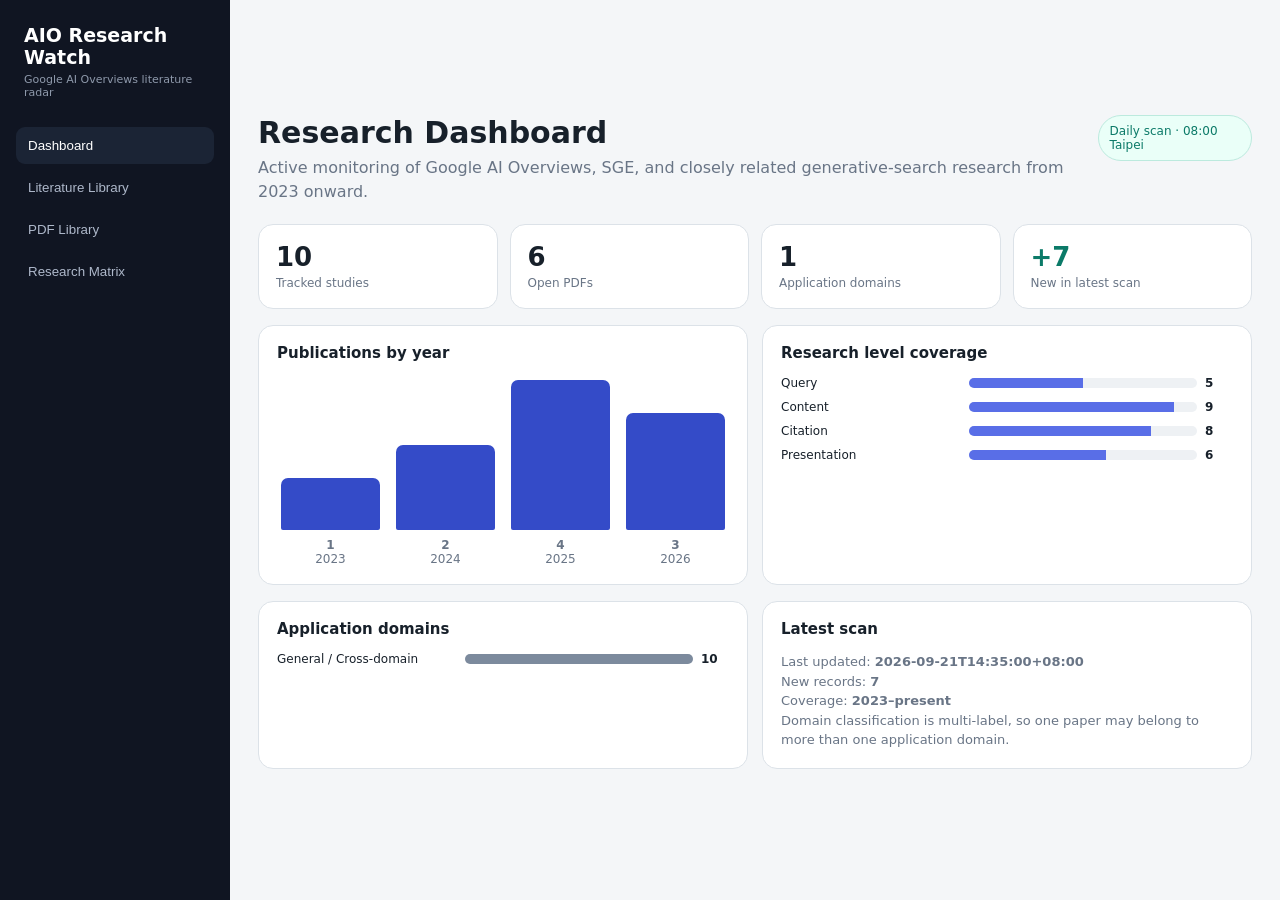
==== commit fd4e3923: "Add domain visualization and filtering to dashboard" ====
--- a/index.html
+++ b/index.html
@@ -1,25 +1,15 @@
 <!doctype html>
-<html lang="en">
-<head>
-<meta charset="utf-8"><meta name="viewport" content="width=device-width,initial-scale=1">
-<title>AIO Research Watch</title>
+<html lang="en"><head><meta charset="utf-8"><meta name="viewport" content="width=device-width,initial-scale=1"><title>AIO Research Watch</title>
 <style>
-:root{--bg:#f4f6f8;--card:#fff;--ink:#17202a;--muted:#697586;--line:#dce2e8;--accent:#344bc8;--soft:#eef1ff;--good:#0b7a68}*{box-sizing:border-box}body{margin:0;background:var(--bg);color:var(--ink);font-family:Inter,system-ui,-apple-system,BlinkMacSystemFont,"Segoe UI",sans-serif}.app{display:grid;grid-template-columns:230px 1fr;min-height:100vh}.side{background:#101522;color:#cbd3df;padding:24px 16px;position:sticky;top:0;height:100vh}.brand{color:#fff;font-weight:800;font-size:19px;margin:0 8px 28px}.brand small{display:block;color:#8e99ab;font-size:11px;margin-top:5px;font-weight:500}.nav button{width:100%;text-align:left;border:0;background:transparent;color:#aeb8ca;padding:11px 12px;border-radius:9px;cursor:pointer;margin-bottom:5px}.nav button.active,.nav button:hover{background:#1b2435;color:#fff}.main{padding:28px;max-width:1450px;width:100%;margin:auto}.top{display:flex;justify-content:space-between;gap:18px;align-items:flex-start;margin-bottom:20px}h1{margin:0;font-size:30px}.sub{color:var(--muted);margin-top:6px;line-height:1.5}.status{font-size:12px;border:1px solid #bceade;background:#eafff8;color:var(--good);padding:8px 11px;border-radius:999px}.stats{display:grid;grid-template-columns:repeat(4,1fr);gap:12px;margin-bottom:16px}.card,.panel,.paper{background:var(--card);border:1px solid var(--line);border-radius:15px}.card{padding:17px}.card b{display:block;font-size:26px}.card span{font-size:12px;color:var(--muted)}.grid2{display:grid;grid-template-columns:1.1fr .9fr;gap:14px;margin-bottom:16px}.panel{padding:18px}.panel h3{margin:0 0 14px;font-size:15px}.years{display:flex;align-items:flex-end;gap:16px;height:190px;padding:10px 4px 0}.year{flex:1;text-align:center;color:var(--muted);font-size:12px}.col{width:100%;background:var(--accent);border-radius:7px 7px 2px 2px;min-height:4px;margin-bottom:8px}.bars{display:flex;flex-direction:column;gap:11px}.barrow{display:grid;grid-template-columns:100px 1fr 28px;gap:8px;align-items:center;font-size:12px}.track{height:10px;background:#eef1f4;border-radius:99px;overflow:hidden}.fill{height:100%;background:#596ee7}.view{display:none}.view.active{display:block}.toolbar{display:flex;gap:10px;flex-wrap:wrap;margin-bottom:14px}input,select{border:1px solid var(--line);background:#fff;border-radius:10px;padding:10px 11px;font-size:13px}input{flex:1;min-width:260px}.library{display:grid;grid-template-columns:repeat(2,1fr);gap:14px}.paper{padding:18px;display:flex;flex-direction:column;gap:10px}.paper h2{font-size:17px;line-height:1.35;margin:0}.meta{font-size:12px;color:var(--muted);line-height:1.5}.tags{display:flex;gap:6px;flex-wrap:wrap}.tag{font-size:11px;background:var(--soft);color:#3f4fae;padding:5px 8px;border-radius:999px}.paper p{font-size:13px;line-height:1.5;margin:0;color:#303946}.actions{display:flex;gap:7px;flex-wrap:wrap;margin-top:auto}.btn{font-size:12px;padding:8px 10px;border:1px solid var(--line);border-radius:8px;text-decoration:none;color:#263244;background:#fff}.btn.primary{background:#2538b8;color:#fff;border-color:#2538b8}.pdf-list{display:grid;grid-template-columns:repeat(2,1fr);gap:12px}.pdf-item{background:#fff;border:1px solid var(--line);border-radius:12px;padding:15px}.pdf-item b{display:block;font-size:13px;margin-bottom:6px}.matrix{width:100%;border-collapse:collapse;font-size:13px}.matrix th,.matrix td{padding:10px;border-bottom:1px solid var(--line)}.matrix th{text-align:center}.matrix th:first-child,.matrix td:first-child{text-align:left}.notice{font-size:13px;color:var(--muted);line-height:1.5}.new{color:#0b7a68;font-weight:700}.error{padding:16px;border:1px solid #f0c6c6;background:#fff4f4;border-radius:12px;color:#8a2a2a}@media(max-width:900px){.app{grid-template-columns:1fr}.side{height:auto;position:relative}.stats,.grid2,.library,.pdf-list{grid-template-columns:1fr}}
-</style>
-</head>
-<body><div class="app"><aside class="side"><div class="brand">AIO Research Watch<small>Google AI Overviews literature radar</small></div><div class="nav"><button class="active" data-view="dashboard">Dashboard</button><button data-view="library">Literature Library</button><button data-view="pdfs">PDF Library</button><button data-view="matrix">Research Matrix</button></div></aside><main class="main">
-<section id="dashboard" class="view active"><div class="top"><div><h1>Research Dashboard</h1><div class="sub">Active monitoring of Google AI Overviews, SGE, and closely related generative-search research from 2023 onward.</div></div><div class="status">Daily scan · 08:00 Taipei</div></div><div id="stats" class="stats"></div><div class="grid2"><div class="panel"><h3>Publications by year</h3><div id="years" class="years"></div></div><div class="panel"><h3>Research level coverage</h3><div id="levels" class="bars"></div></div></div><div class="panel"><h3>Latest scan</h3><div id="latest" class="notice">Loading…</div></div></section>
-<section id="library" class="view"><div class="top"><div><h1>Literature Library</h1><div class="sub">Search by title, author, method, topic, year, or source.</div></div></div><div class="toolbar"><input id="q" placeholder="Search title, author, topic…"><select id="yearFilter"><option value="">All years</option></select><select id="levelFilter"><option value="">All levels</option><option>Query</option><option>Content</option><option>Citation</option><option>Presentation</option></select></div><div id="papers" class="library"></div></section>
+:root{--bg:#f4f6f8;--card:#fff;--ink:#17202a;--muted:#697586;--line:#dce2e8;--accent:#344bc8;--soft:#eef1ff;--good:#0b7a68}*{box-sizing:border-box}body{margin:0;background:var(--bg);color:var(--ink);font-family:Inter,system-ui,-apple-system,BlinkMacSystemFont,"Segoe UI",sans-serif}.app{display:grid;grid-template-columns:230px 1fr;min-height:100vh}.side{background:#101522;color:#cbd3df;padding:24px 16px;position:sticky;top:0;height:100vh}.brand{color:#fff;font-weight:800;font-size:19px;margin:0 8px 28px}.brand small{display:block;color:#8e99ab;font-size:11px;margin-top:5px;font-weight:500}.nav button{width:100%;text-align:left;border:0;background:transparent;color:#aeb8ca;padding:11px 12px;border-radius:9px;cursor:pointer;margin-bottom:5px}.nav button.active,.nav button:hover{background:#1b2435;color:#fff}.main{padding:28px;max-width:1450px;width:100%;margin:auto}.top{display:flex;justify-content:space-between;gap:18px;align-items:flex-start;margin-bottom:20px}h1{margin:0;font-size:30px}.sub{color:var(--muted);margin-top:6px;line-height:1.5}.status{font-size:12px;border:1px solid #bceade;background:#eafff8;color:var(--good);padding:8px 11px;border-radius:999px}.stats{display:grid;grid-template-columns:repeat(4,1fr);gap:12px;margin-bottom:16px}.card,.panel,.paper{background:var(--card);border:1px solid var(--line);border-radius:15px}.card{padding:17px}.card b{display:block;font-size:26px}.card span{font-size:12px;color:var(--muted)}.grid2{display:grid;grid-template-columns:1fr 1fr;gap:14px;margin-bottom:16px}.panel{padding:18px}.panel h3{margin:0 0 14px;font-size:15px}.years{display:flex;align-items:flex-end;gap:16px;height:190px;padding:10px 4px 0}.year{flex:1;text-align:center;color:var(--muted);font-size:12px}.col{width:100%;background:var(--accent);border-radius:7px 7px 2px 2px;min-height:4px;margin-bottom:8px}.bars{display:flex;flex-direction:column;gap:10px}.barrow{display:grid;grid-template-columns:minmax(120px,180px) 1fr 28px;gap:8px;align-items:center;font-size:12px}.track{height:10px;background:#eef1f4;border-radius:99px;overflow:hidden}.fill{height:100%;background:#596ee7}.domainfill{height:100%;background:#7c8a9d}.view{display:none}.view.active{display:block}.toolbar{display:flex;gap:10px;flex-wrap:wrap;margin-bottom:14px}input,select{border:1px solid var(--line);background:#fff;border-radius:10px;padding:10px 11px;font-size:13px}input{flex:1;min-width:260px}.library{display:grid;grid-template-columns:repeat(2,1fr);gap:14px}.paper{padding:18px;display:flex;flex-direction:column;gap:10px}.paper h2{font-size:17px;line-height:1.35;margin:0}.meta{font-size:12px;color:var(--muted);line-height:1.5}.tags{display:flex;gap:6px;flex-wrap:wrap}.tag{font-size:11px;background:var(--soft);color:#3f4fae;padding:5px 8px;border-radius:999px}.domain{background:#f1f3f5;color:#364152}.paper p{font-size:13px;line-height:1.5;margin:0;color:#303946}.actions{display:flex;gap:7px;flex-wrap:wrap;margin-top:auto}.btn{font-size:12px;padding:8px 10px;border:1px solid var(--line);border-radius:8px;text-decoration:none;color:#263244;background:#fff}.btn.primary{background:#2538b8;color:#fff;border-color:#2538b8}.pdf-list{display:grid;grid-template-columns:repeat(2,1fr);gap:12px}.pdf-item{background:#fff;border:1px solid var(--line);border-radius:12px;padding:15px}.pdf-item b{display:block;font-size:13px;margin-bottom:6px}.matrix{width:100%;border-collapse:collapse;font-size:13px}.matrix th,.matrix td{padding:10px;border-bottom:1px solid var(--line)}.matrix th{text-align:center}.matrix th:first-child,.matrix td:first-child{text-align:left}.notice{font-size:13px;color:var(--muted);line-height:1.5}.new{color:#0b7a68;font-weight:700}.error{padding:16px;border:1px solid #f0c6c6;background:#fff4f4;border-radius:12px;color:#8a2a2a}@media(max-width:900px){.app{grid-template-columns:1fr}.side{height:auto;position:relative}.stats,.grid2,.library,.pdf-list{grid-template-columns:1fr}}
+</style></head><body><div class="app"><aside class="side"><div class="brand">AIO Research Watch<small>Google AI Overviews literature radar</small></div><div class="nav"><button class="active" data-view="dashboard">Dashboard</button><button data-view="library">Literature Library</button><button data-view="pdfs">PDF Library</button><button data-view="matrix">Research Matrix</button></div></aside><main class="main">
+<section id="dashboard" class="view active"><div class="top"><div><h1>Research Dashboard</h1><div class="sub">Active monitoring of Google AI Overviews, SGE, and closely related generative-search research from 2023 onward.</div></div><div class="status">Daily scan · 08:00 Taipei</div></div><div id="stats" class="stats"></div><div class="grid2"><div class="panel"><h3>Publications by year</h3><div id="years" class="years"></div></div><div class="panel"><h3>Research level coverage</h3><div id="levels" class="bars"></div></div></div><div class="grid2"><div class="panel"><h3>Application domains</h3><div id="domains" class="bars"></div></div><div class="panel"><h3>Latest scan</h3><div id="latest" class="notice">Loading…</div></div></div></section>
+<section id="library" class="view"><div class="top"><div><h1>Literature Library</h1><div class="sub">Search and filter by year, application domain, and research level.</div></div></div><div class="toolbar"><input id="q" placeholder="Search title, author, topic…"><select id="yearFilter"><option value="">All years</option></select><select id="domainFilter"><option value="">All domains</option></select><select id="levelFilter"><option value="">All levels</option><option>Query</option><option>Content</option><option>Citation</option><option>Presentation</option></select></div><div id="papers" class="library"></div></section>
 <section id="pdfs" class="view"><div class="top"><div><h1>PDF Library</h1><div class="sub">Open-access PDFs are linked directly. Publisher landing pages remain available when no OA PDF is identified.</div></div></div><div id="pdfList" class="pdf-list"></div></section>
-<section id="matrix" class="view"><div class="top"><div><h1>Research Matrix</h1><div class="sub">Mapping the literature to Query, Content, Citation, and Presentation levels.</div></div></div><div class="panel" style="overflow:auto"><table class="matrix"><thead><tr><th>Study</th><th>Year</th><th>Query</th><th>Content</th><th>Citation</th><th>Presentation</th></tr></thead><tbody id="matrixBody"></tbody></table></div></section>
-</main></div>
-<script>
-const views=[...document.querySelectorAll('.view')],nav=[...document.querySelectorAll('.nav button')];nav.forEach(b=>b.addEventListener('click',()=>{nav.forEach(x=>x.classList.remove('active'));b.classList.add('active');views.forEach(v=>v.classList.remove('active'));document.getElementById(b.dataset.view).classList.add('active')}));
-const esc=s=>String(s??'').replace(/[&<>"']/g,m=>({'&':'&amp;','<':'&lt;','>':'&gt;','"':'&quot;',"'":'&#039;'}[m]));
-let DATA={papers:[]};
-function yearOf(p){return Number((p.date||'').slice(0,4))||0}
-function render(){const P=DATA.papers||[];const nowYear=new Date().getFullYear();const years=[];for(let y=2023;y<=nowYear;y++)years.push(y);const yCounts=Object.fromEntries(years.map(y=>[y,P.filter(p=>yearOf(p)===y).length]));const max=Math.max(1,...Object.values(yCounts));document.getElementById('years').innerHTML=years.map(y=>`<div class="year"><div class="col" style="height:${20+130*yCounts[y]/max}px"></div><b>${yCounts[y]}</b><br>${y}</div>`).join('');const levels=['Query','Content','Citation','Presentation'];document.getElementById('levels').innerHTML=levels.map(l=>{const n=P.filter(p=>(p.levels||[]).includes(l)).length;return `<div class="barrow"><span>${l}</span><div class="track"><div class="fill" style="width:${P.length?100*n/P.length:0}%"></div></div><b>${n}</b></div>`}).join('');const pdfs=P.filter(p=>p.pdf).length;const latest=DATA.new_in_latest_scan||0;document.getElementById('stats').innerHTML=`<div class="card"><b>${P.length}</b><span>Tracked studies</span></div><div class="card"><b>${pdfs}</b><span>Open PDFs</span></div><div class="card"><b>${P.filter(p=>yearOf(p)>=2025).length}</b><span>2025–present</span></div><div class="card"><b class="new">+${latest}</b><span>New in latest scan</span></div>`;document.getElementById('latest').innerHTML=`Last updated: <b>${esc(DATA.last_updated||'Unknown')}</b> · New records in latest scan: <b>${latest}</b>. Historical coverage begins in <b>2023</b> to capture the SGE / generative-search precursor period before AI Overviews.`;const yf=document.getElementById('yearFilter');yf.innerHTML='<option value="">All years</option>'+years.map(y=>`<option>${y}</option>`).join('');renderLibrary();document.getElementById('pdfList').innerHTML=P.map(p=>`<div class="pdf-item"><b>${esc(p.title)}</b><div class="meta">${esc((p.authors||[]).join('; '))} · ${esc(p.venue)} · ${yearOf(p)||''}</div><div class="actions" style="margin-top:10px">${p.pdf?`<a class="btn primary" target="_blank" href="${esc(p.pdf)}">Open PDF</a>`:''}<a class="btn" target="_blank" href="${esc(p.record)}">Record</a><a class="btn" target="_blank" href="https://scholar.google.com/scholar?q=${encodeURIComponent(p.title)}">Scholar</a></div></div>`).join('');document.getElementById('matrixBody').innerHTML=P.map(p=>`<tr><td>${esc(p.title)}</td><td>${yearOf(p)||''}</td>${levels.map(l=>`<td style="text-align:center">${(p.levels||[]).includes(l)?'●':''}</td>`).join('')}</tr>`).join('')}
-function renderLibrary(){const P=DATA.papers||[],q=document.getElementById('q').value.toLowerCase().trim(),yf=document.getElementById('yearFilter').value,lf=document.getElementById('levelFilter').value;const a=P.filter(p=>(!q||JSON.stringify(p).toLowerCase().includes(q))&&(!yf||String(yearOf(p))===yf)&&(!lf||(p.levels||[]).includes(lf)));document.getElementById('papers').innerHTML=a.map(p=>`<article class="paper"><h2>${esc(p.title)}</h2><div class="meta">${esc((p.authors||[]).join('; '))}<br>${esc(p.venue)} · ${esc(p.date)} · ${esc(p.type)}</div><div class="tags">${(p.levels||[]).map(x=>`<span class="tag">${esc(x)}</span>`).join('')}${(p.topics||[]).map(x=>`<span class="tag">${esc(x)}</span>`).join('')}</div>${p.abstract?`<p>${esc(p.abstract)}</p>`:''}<div class="actions">${p.pdf?`<a class="btn primary" target="_blank" href="${esc(p.pdf)}">PDF</a>`:''}<a class="btn" target="_blank" href="${esc(p.record)}">Full record</a><a class="btn" target="_blank" href="https://scholar.google.com/scholar?q=${encodeURIComponent(p.title)}">Scholar</a></div></article>`).join('')||'<div class="notice">No matching studies.</div>'}
-['q','yearFilter','levelFilter'].forEach(id=>document.getElementById(id).addEventListener(id==='q'?'input':'change',renderLibrary));
-fetch('data/papers.json?ts='+Date.now()).then(r=>{if(!r.ok)throw new Error('Unable to load literature data');return r.json()}).then(d=>{DATA=d;render()}).catch(e=>{document.getElementById('latest').innerHTML='<div class="error">'+esc(e.message)+'</div>'});
+<section id="matrix" class="view"><div class="top"><div><h1>Research Matrix</h1><div class="sub">Mapping literature by domain and Query, Content, Citation, Presentation levels.</div></div></div><div class="panel" style="overflow:auto"><table class="matrix"><thead><tr><th>Study</th><th>Year</th><th>Domain</th><th>Query</th><th>Content</th><th>Citation</th><th>Presentation</th></tr></thead><tbody id="matrixBody"></tbody></table></div></section>
+</main></div><script>
+const views=[...document.querySelectorAll('.view')],nav=[...document.querySelectorAll('.nav button')];nav.forEach(b=>b.addEventListener('click',()=>{nav.forEach(x=>x.classList.remove('active'));b.classList.add('active');views.forEach(v=>v.classList.remove('active'));document.getElementById(b.dataset.view).classList.add('active')}));const esc=s=>String(s??'').replace(/[&<>"']/g,m=>({'&':'&amp;','<':'&lt;','>':'&gt;','"':'&quot;',"'":'&#039;'}[m]));let DATA={papers:[]};function yearOf(p){return Number((p.date||'').slice(0,4))||0}
+function render(){const P=DATA.papers||[];const nowYear=new Date().getFullYear();const years=[];for(let y=2023;y<=nowYear;y++)years.push(y);const yCounts=Object.fromEntries(years.map(y=>[y,P.filter(p=>yearOf(p)===y).length]));const ymax=Math.max(1,...Object.values(yCounts));document.getElementById('years').innerHTML=years.map(y=>`<div class="year"><div class="col" style="height:${20+130*yCounts[y]/ymax}px"></div><b>${yCounts[y]}</b><br>${y}</div>`).join('');const levels=['Query','Content','Citation','Presentation'];document.getElementById('levels').innerHTML=levels.map(l=>{const n=P.filter(p=>(p.levels||[]).includes(l)).length;return `<div class="barrow"><span>${l}</span><div class="track"><div class="fill" style="width:${P.length?100*n/P.length:0}%"></div></div><b>${n}</b></div>`}).join('');const domainCounts={};P.forEach(p=>(p.domains||['General / Cross-domain']).forEach(d=>domainCounts[d]=(domainCounts[d]||0)+1));const ds=Object.entries(domainCounts).sort((a,b)=>b[1]-a[1]);const dmax=Math.max(1,...ds.map(x=>x[1]));document.getElementById('domains').innerHTML=ds.map(([d,n])=>`<div class="barrow"><span>${esc(d)}</span><div class="track"><div class="domainfill" style="width:${100*n/dmax}%"></div></div><b>${n}</b></div>`).join('')||'<div class="notice">Domain classification will populate after the next scan.</div>';const pdfs=P.filter(p=>p.pdf).length;const latest=DATA.new_in_latest_scan||0;document.getElementById('stats').innerHTML=`<div class="card"><b>${P.length}</b><span>Tracked studies</span></div><div class="card"><b>${pdfs}</b><span>Open PDFs</span></div><div class="card"><b>${ds.length}</b><span>Application domains</span></div><div class="card"><b class="new">+${latest}</b><span>New in latest scan</span></div>`;document.getElementById('latest').innerHTML=`Last updated: <b>${esc(DATA.last_updated||'Unknown')}</b><br>New records: <b>${latest}</b><br>Coverage: <b>2023–present</b><br>Domain classification is multi-label, so one paper may belong to more than one application domain.`;const yf=document.getElementById('yearFilter');yf.innerHTML='<option value="">All years</option>'+years.map(y=>`<option>${y}</option>`).join('');const df=document.getElementById('domainFilter');df.innerHTML='<option value="">All domains</option>'+ds.map(([d])=>`<option>${esc(d)}</option>`).join('');renderLibrary();document.getElementById('pdfList').innerHTML=P.map(p=>`<div class="pdf-item"><b>${esc(p.title)}</b><div class="meta">${esc((p.authors||[]).join('; '))} · ${esc(p.venue)} · ${yearOf(p)||''}</div><div class="tags" style="margin-top:7px">${(p.domains||[]).map(x=>`<span class="tag domain">${esc(x)}</span>`).join('')}</div><div class="actions" style="margin-top:10px">${p.pdf?`<a class="btn primary" target="_blank" href="${esc(p.pdf)}">Open PDF</a>`:''}<a class="btn" target="_blank" href="${esc(p.record)}">Record</a><a class="btn" target="_blank" href="https://scholar.google.com/scholar?q=${encodeURIComponent(p.title)}">Scholar</a></div></div>`).join('');document.getElementById('matrixBody').innerHTML=P.map(p=>`<tr><td>${esc(p.title)}</td><td>${yearOf(p)||''}</td><td>${esc((p.domains||[]).join('; '))}</td>${levels.map(l=>`<td style="text-align:center">${(p.levels||[]).includes(l)?'●':''}</td>`).join('')}</tr>`).join('')}
+function renderLibrary(){const P=DATA.papers||[],q=document.getElementById('q').value.toLowerCase().trim(),yf=document.getElementById('yearFilter').value,df=document.getElementById('domainFilter').value,lf=document.getElementById('levelFilter').value;const a=P.filter(p=>(!q||JSON.stringify(p).toLowerCase().includes(q))&&(!yf||String(yearOf(p))===yf)&&(!df||(p.domains||[]).includes(df))&&(!lf||(p.levels||[]).includes(lf)));document.getElementById('papers').innerHTML=a.map(p=>`<article class="paper"><h2>${esc(p.title)}</h2><div class="meta">${esc((p.authors||[]).join('; '))}<br>${esc(p.venue)} · ${esc(p.date)} · ${esc(p.type)}</div><div class="tags">${(p.domains||[]).map(x=>`<span class="tag domain">${esc(x)}</span>`).join('')}${(p.levels||[]).map(x=>`<span class="tag">${esc(x)}</span>`).join('')}${(p.topics||[]).map(x=>`<span class="tag">${esc(x)}</span>`).join('')}</div>${p.abstract?`<p>${esc(p.abstract)}</p>`:''}<div class="actions">${p.pdf?`<a class="btn primary" target="_blank" href="${esc(p.pdf)}">PDF</a>`:''}<a class="btn" target="_blank" href="${esc(p.record)}">Full record</a><a class="btn" target="_blank" href="https://scholar.google.com/scholar?q=${encodeURIComponent(p.title)}">Scholar</a></div></article>`).join('')||'<div class="notice">No matching studies.</div>'}
+['q','yearFilter','domainFilter','levelFilter'].forEach(id=>document.getElementById(id).addEventListener(id==='q'?'input':'change',renderLibrary));fetch('data/papers.json?ts='+Date.now()).then(r=>{if(!r.ok)throw new Error('Unable to load literature data');return r.json()}).then(d=>{DATA=d;render()}).catch(e=>{document.getElementById('latest').innerHTML='<div class="error">'+esc(e.message)+'</div>'});
 </script></body></html>
